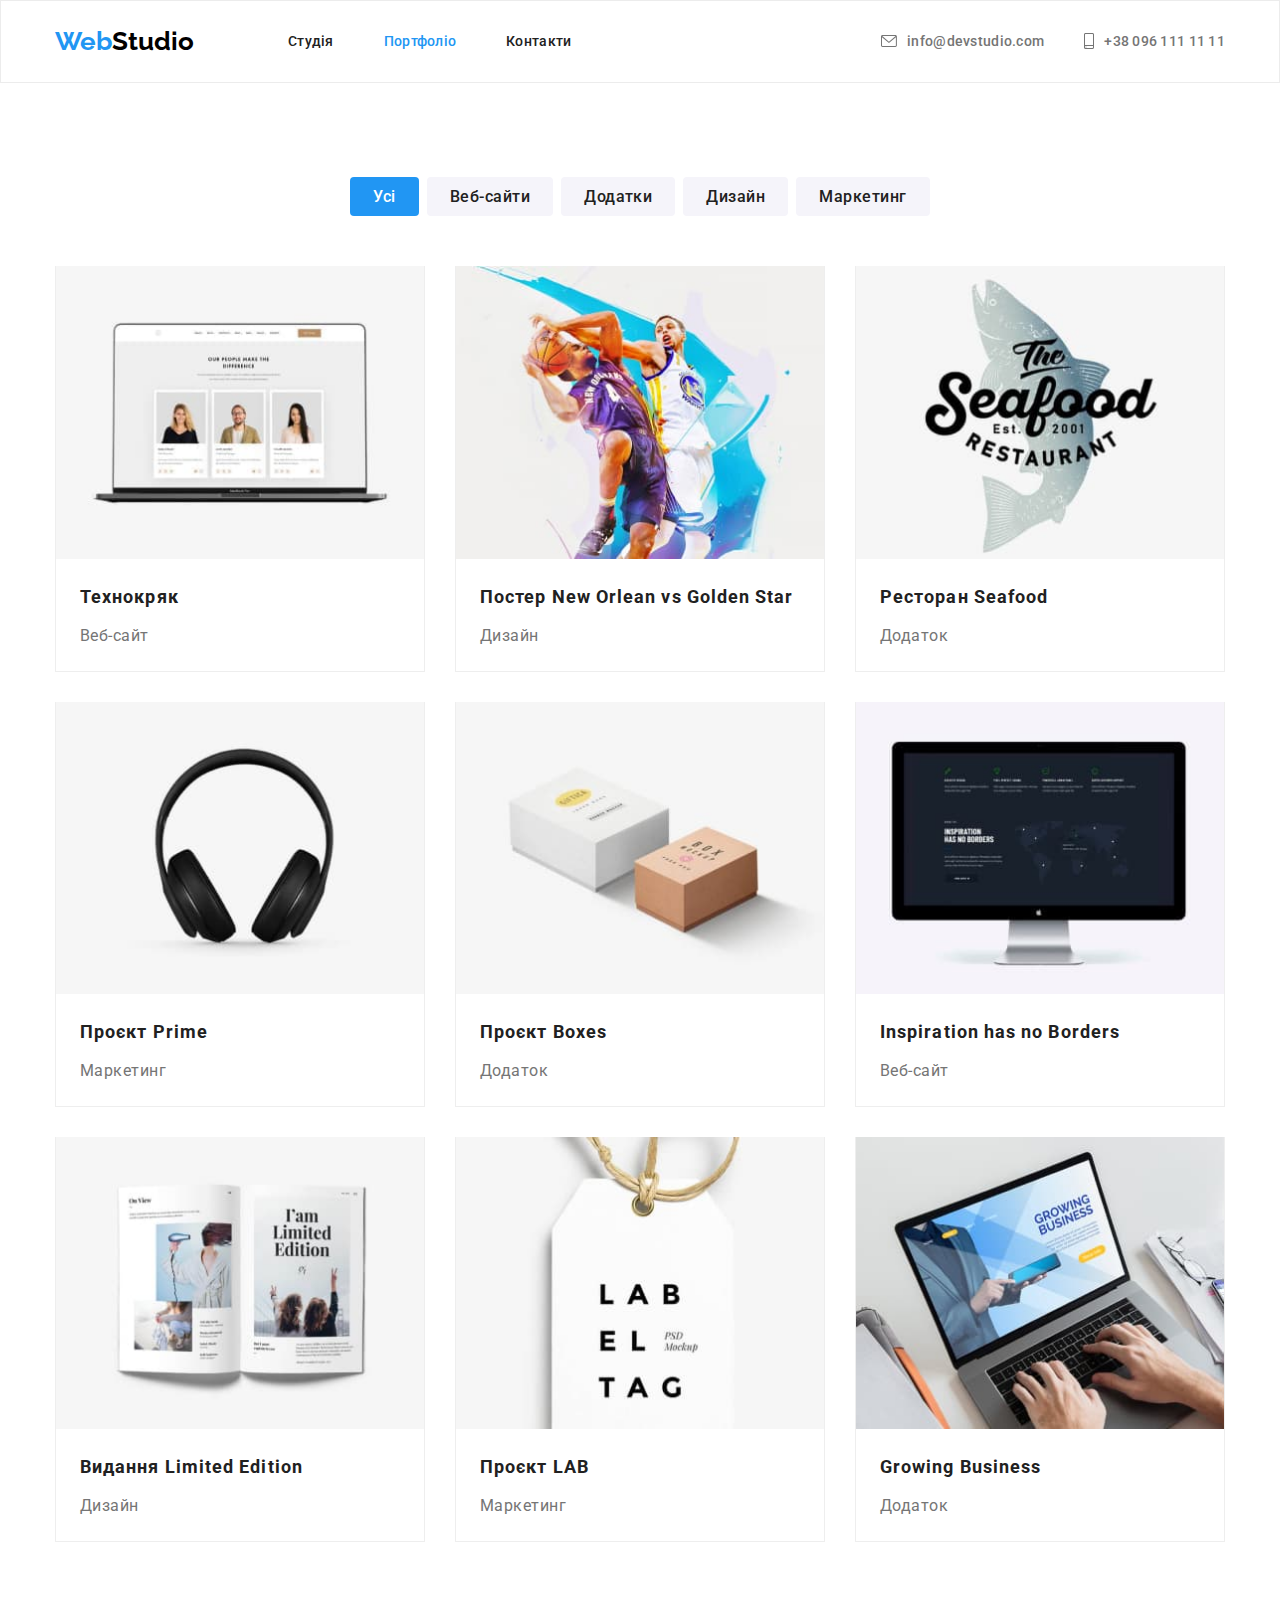
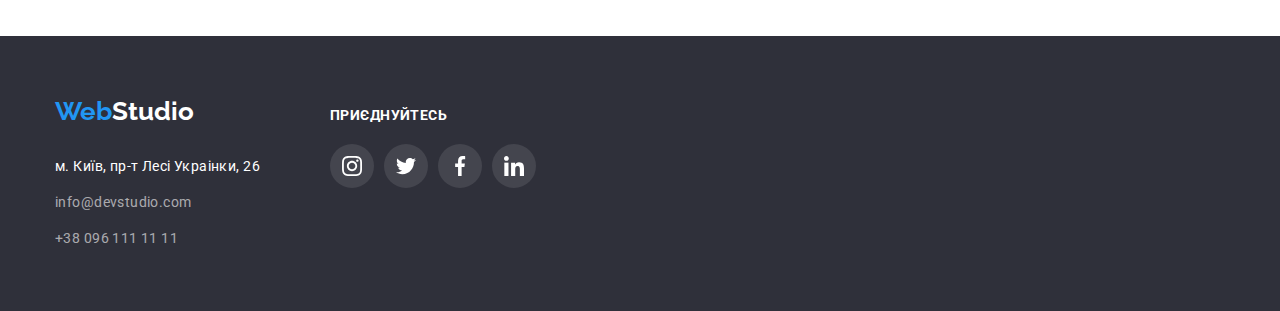
==== portfolio.html @ 00f02b0c "copy5hw" ====
<!DOCTYPE html>
<html lang="uk">
  <head>
    <meta charset="UTF-8" />
    <meta http-equiv="X-UA-Compatible" content="IE=edge" />
    <meta name="viewport" content="width=device-width, initial-scale=1.0" />
    <link
      href="https://fonts.googleapis.com/css2?family=Raleway:wght@700&family=Roboto:wght@400;500;700;900&display=swap"
      rel="stylesheet"
    />
    <link
      rel="stylesheet"
      href="https://cdnjs.cloudflare.com/ajax/libs/modern-normalize/1.1.0/modern-normalize.min.css"
      integrity="sha512-wpPYUAdjBVSE4KJnH1VR1HeZfpl1ub8YT/NKx4PuQ5NmX2tKuGu6U/JRp5y+Y8XG2tV+wKQpNHVUX03MfMFn9Q=="
      crossorigin="anonymous"
      referrerpolicy="no-referrer"
    />
    <link rel="stylesheet" href="./css/styles.css" />
    <title>Portfolio</title>
  </head>
  <body class="page">
    <!--Шапка-->
    <header class="header">
      <div class="container main-nav">
        <nav class="header-nav">
          <a href="./index.html" class="logo head-logo">
            Web<span class="header-span">Studio</span></a
          >
          <ul class="site-nav list">
            <li class="item">
              <a href="./index.html" class="link">Студія</a>
            </li>
            <li class="item">
              <a href="./portfolio.html" class="link current">Портфоліо</a>
            </li>
            <li class="item"><a href="#" class="link">Контакти</a></li>
          </ul>
        </nav>
        <ul class="info-nav list">
          <li class="item icon-item">
            <a href="maiito:info@devstudio.com" class="info-nav-link link">
              <svg class="envelope" width="16" height="12">
                <use href="./img/icons.svg#icon-envelope"></use></svg
              >info@devstudio.com</a
            >
          </li>
          <li class="item icon-item">
            <a href="tel:+380961111111" class="info-nav-link link">
              <svg class="smartphone" width="10" height="16">
                <use href="./img/icons.svg#icon-smartphone"></use></svg
              >+38 096 111 11 11</a
            >
          </li>
        </ul>
      </div>
    </header>
    <!--Основний контент-->
    <main>
      <section class="portfolio section">
        <div class="container">
          <h1 class="visually-hidden">Portfolio</h1>
          <ul class="portfolio-list list">
            <li class="item">
              <button type="button" class="portfolio-button">Усі</button>
            </li>
            <li class="item">
              <button type="button" class="portfolio-button-secondary">
                Веб-сайти
              </button>
            </li>
            <li class="item">
              <button type="button" class="portfolio-button-secondary">
                Додатки
              </button>
            </li>
            <li class="item">
              <button type="button" class="portfolio-button-secondary">
                Дизайн
              </button>
            </li>
            <li class="item">
              <button type="button" class="portfolio-button-secondary">
                Маркетинг
              </button>
            </li>
          </ul>
          <ul class="portfolio-work-list list">
            <li class="portfolio-work-item">
              <a href="#" class="portfolio-link link">
                <div class="card-image-box">
                  <img src="./img/img4.jpg" alt="Веб-сайт" width="370" />
                  <div class="portfolio-link-overlay">
                    <p>
                      Ресурс пропонує комплексні пропозиції з різним рівнем
                      функціоналу та сервісів. Все це дозволить відвідувачу
                      отримати вичерпні відомості про компанію чи приватну
                      особу.
                    </p>
                  </div>
                </div>

                <div class="portfolio-work-box">
                  <h2 class="work-list-title">Технокряк</h2>
                  <p class="work-list-text">Веб-сайт</p>
                </div>
              </a>
            </li>
            <li class="portfolio-work-item">
              <a href="#" class="portfolio-link link">
                <div class="card-image-box">
                  <img
                    src="./img/img5.jpg"
                    alt="Дизайн"
                    width="370"
                    class="portfoli-img"
                  />
                  <div class="portfolio-link-overlay">
                    <p>
                      Ресурс пропонує комплексні пропозиції з різним рівнем
                      функціоналу та сервісів. Все це дозволить відвідувачу
                      отримати вичерпні відомості про компанію чи приватну
                      особу.
                    </p>
                  </div>
                </div>
                <div class="portfolio-work-box">
                  <h2 class="work-list-title">
                    Постер New Orlean vs Golden Star
                  </h2>
                  <p class="work-list-text">Дизайн</p>
                </div>
              </a>
            </li>
            <li class="portfolio-work-item">
              <a href="#" class="portfolio-link link">
                <div class="card-image-box">
                  <img src="./img/img6.jpg" alt="Додаток" width="370" />
                  <div class="portfolio-link-overlay">
                    <p>
                      Ресурс пропонує комплексні пропозиції з різним рівнем
                      функціоналу та сервісів. Все це дозволить відвідувачу
                      отримати вичерпні відомості про компанію чи приватну
                      особу.
                    </p>
                  </div>
                </div>
                <div class="portfolio-work-box">
                  <h2 class="work-list-title">Ресторан Seafood</h2>
                  <p class="work-list-text">Додаток</p>
                </div>
              </a>
            </li>
            <li class="portfolio-work-item">
              <a href="#" class="portfolio-link link">
                <div class="card-image-box">
                  <div class="card-image-box">
                    <img src="./img/img7.jpg" alt="Маркетинг" width="370" />
                    <div class="portfolio-link-overlay">
                      <p>
                        Ресурс пропонує комплексні пропозиції з різним рівнем
                        функціоналу та сервісів. Все це дозволить відвідувачу
                        отримати вичерпні відомості про компанію чи приватну
                        особу.
                      </p>
                    </div>
                  </div>
                </div>
                <div class="portfolio-work-box">
                  <h2 class="work-list-title">Проєкт Prime</h2>
                  <p class="work-list-text">Маркетинг</p>
                </div>
              </a>
            </li>
            <li class="portfolio-work-item">
              <a href="#" class="portfolio-link link">
                <div class="card-image-box">
                  <div class="card-image-box">
                    <img src="./img/img8.jpg" alt="Додаток" width="370" />
                    <div class="portfolio-link-overlay">
                      <p>
                        Ресурс пропонує комплексні пропозиції з різним рівнем
                        функціоналу та сервісів. Все це дозволить відвідувачу
                        отримати вичерпні відомості про компанію чи приватну
                        особу.
                      </p>
                    </div>
                  </div>
                </div>
                <div class="portfolio-work-box">
                  <h2 class="work-list-title">Проєкт Boxes</h2>
                  <p class="work-list-text">Додаток</p>
                </div>
              </a>
            </li>
            <li class="portfolio-work-item">
              <a href="#" class="portfolio-link link">
                <div class="card-image-box">
                  <div class="card-image-box">
                    <img src="./img/img9.jpg" alt="Веб-сайт" width="370" />
                    <div class="portfolio-link-overlay">
                      <p>
                        Ресурс пропонує комплексні пропозиції з різним рівнем
                        функціоналу та сервісів. Все це дозволить відвідувачу
                        отримати вичерпні відомості про компанію чи приватну
                        особу.
                      </p>
                    </div>
                  </div>
                </div>
                <div class="portfolio-work-box">
                  <h2 class="work-list-title">Inspiration has no Borders</h2>
                  <p class="work-list-text">Веб-сайт</p>
                </div>
              </a>
            </li>
            <li class="portfolio-work-item">
              <a href="#" class="portfolio-link link">
                <div class="card-image-box">
                  <img src="./img/img10.jpg" alt="Дизайн" width="370" />
                  <div class="portfolio-link-overlay">
                    <p>
                      Ресурс пропонує комплексні пропозиції з різним рівнем
                      функціоналу та сервісів. Все це дозволить відвідувачу
                      отримати вичерпні відомості про компанію чи приватну
                      особу.
                    </p>
                  </div>
                </div>
                <div class="portfolio-work-box">
                  <h2 class="work-list-title">Видання Limited Edition</h2>
                  <p class="work-list-text">Дизайн</p>
                </div>
              </a>
            </li>
            <li class="portfolio-work-item">
              <a href="#" class="portfolio-link link">
                <div class="card-image-box">
                  <img src="./img/img11.jpg" alt="Маркетинг" width="370" />
                  <div class="portfolio-link-overlay">
                    <p>
                      Ресурс пропонує комплексні пропозиції з різним рівнем
                      функціоналу та сервісів. Все це дозволить відвідувачу
                      отримати вичерпні відомості про компанію чи приватну
                      особу.
                    </p>
                  </div>
                </div>
                <div class="portfolio-work-box">
                  <h2 class="work-list-title">Проєкт LAB</h2>
                  <p class="work-list-text">Маркетинг</p>
                </div>
              </a>
            </li>
            <li class="portfolio-work-item">
              <a href="#" class="portfolio-link link">
                <div class="card-image-box">
                  <img src="./img/img12.jpg" alt="Додаток" width="370" />
                  <div class="portfolio-link-overlay">
                    <p>
                      Ресурс пропонує комплексні пропозиції з різним рівнем
                      функціоналу та сервісів. Все це дозволить відвідувачу
                      отримати вичерпні відомості про компанію чи приватну
                      особу.
                    </p>
                  </div>
                </div>
                <div class="portfolio-work-box">
                  <h2 class="work-list-title">Growing Business</h2>
                  <p class="work-list-text">Додаток</p>
                </div>
              </a>
            </li>
          </ul>
        </div>
      </section>
    </main>
    <!--футер-->
    <footer class="footer">
      <div class="container footer-box">
        <div class="box1">
          <a href="/" class="logo">Web<span class="logo-span">Studio</span></a>
          <address>
            <ul class="footer-list list">
              <li class="list-item">
                <a
                  href="https://goo.gl/maps/CPtrU1FHBa2aNyZL9"
                  target="_blank"
                  rel="noopener noreferrer nofollow"
                  class="link-adress"
                  >м. Київ, пр-т Лесі Украінки, 26</a
                >
              </li>
              <li class="list-item">
                <a href="maiito:info@devstudio.com" class="contact"
                  >info@devstudio.com</a
                >
              </li>
              <li class="list-item">
                <a href="tel:+380961111111" class="contact"
                  >+38 096 111 11 11</a
                >
              </li>
            </ul>
          </address>
        </div>
        <div class="box2">
          <p class="footer-text">приєднуйтесь</p>
          <ul class="footer-social-list list">
            <li class="footer-item">
              <a href="#" class="footer-link">
                <svg class="footer-icon" width="20" height="20">
                  <use href="./img/icons.svg#icon-instagram"></use>
                </svg>
              </a>
            </li>
            <li class="footer-item">
              <a href="#" class="footer-link">
                <svg class="footer-icon" width="20" height="20">
                  <use href="./img/icons.svg#icon-twitter"></use>
                </svg>
              </a>
            </li>
            <li class="footer-item">
              <a href="#" class="footer-link">
                <svg class="footer-icon" width="20" height="20">
                  <use href="./img/icons.svg#icon-facebook"></use>
                </svg>
              </a>
            </li>
            <li class="footer-item">
              <a href="#" class="footer-link">
                <svg class="footer-icon" width="20" height="20">
                  <use href="./img/icons.svg#icon-linkedin"></use>
                </svg>
              </a>
            </li>
          </ul>
        </div>
      </div>
      <div class="test"></div>
    </footer>
  </body>
</html>
---- css/styles.css ----
html {
  box-sizing: border-box;
}
*,
*::before,
*::after {
  box-sizing: inherit;
}

:root {
  --primery-text-color: #212121;
  --white-color: #ffffff;
  --logo-text-color: #000000;
  --accent-color: #2196f3;
  --secondary-text-color: #757575;
  --secondary-bg-color: #2f303a;
  --contact-color: rgba(255, 255, 255, 0.6);
  --bg-port-button-secondary: #f5f4fa;
  --bg-team-section-color: #f5f4fa;
  --bg-button-color: #188ce8;
  --header-border-color: #ececec;
  --portfolio-border: #eeeeee;
  --portfolio-work-item: 30px;
  --bg-overlay: rgba(47, 48, 58, 0.4);
  --third-color: #afb1b8;
  --clients-color: #afb1b8;
  --bg-doing-card-overlay: rgba(47, 48, 58, 0.8);
  --backdrop-bg: rgba(0, 0, 0, 0.2);
  --background-portfolio-overlay: rgba(33, 150, 243, 0.9);
  --footer-social-link: rgba(255, 255, 255, 0.1);
  --border-close: rgba(0, 0, 0, 0.1);
}

h1,
h2,
h3,
h4,
h5,
h6,
p {
  margin: 0;
}
.list {
  margin: 0;
  padding: 0;
  list-style: none;
}
img {
  display: block;
  max-width: 100%;
  height: auto;
}

body {
  font-family: Roboto, sans-serif;
  font-size: 14px;
  color: var(--primery-text-color);
  background-color: var(--white-color);
  line-height: 1.2;
  margin: 0;
}
.section {
  padding-top: 94px;
  padding-bottom: 94px;
}
/* header */
.container {
  width: 1200px;
  margin-left: auto;
  margin-right: auto;
  padding: 0 15px;
}
.header {
  border: 1px solid var(--header-border-color);
}
.main-nav {
  display: flex;
  align-items: center;
}
.header-nav {
  display: flex;
  align-items: center;
}
.logo {
  display: block;
  font-family: Raleway, raleway;
  font-weight: 700;
  font-size: 26px;
  color: var(--accent-color);
  text-decoration: none;
}
.nav {
  display: block;
}
.header-span {
  color: var(--logo-text-color);
}
.logo-span {
  color: var(--logo-text-color);
}
.head-logo {
  display: inline-block;
}
.link {
  color: inherit;
  text-decoration: none;
  position: relative;
}

.site-nav {
  display: flex;
  font-weight: 500;
  color: var(-primery-text-color);
  letter-spacing: 0.02em;
  margin-left: 94px;
}

.site-nav .link {
  display: block;
  padding-top: 32px;
  padding-bottom: 32px;
  transition: color 250ms cubic-bezier(0.4, 0, 0.2, 1);
}

.site-nav .item + .item {
  margin-left: 50px;
}
.info-nav {
  display: flex;
  font-weight: 500;
  letter-spacing: 0.02em;
  color: var(--secondary-text-color);
  fill: var(--secondary-text-color);
  margin-left: auto;
  align-items: center;
  transition: color 250ms cubic-bezier(0.4, 0, 0.2, 1);
  transition: fill 250ms cubic-bezier(0.4, 0, 0.2, 1);
}

.info-nav .item + .item {
  margin-left: 40px;
}

.envelope {
  margin-right: 10px;
}

.smartphone {
  margin-right: 10px;
}

.site-nav .link:hover,
.site-nav .link:focus,
.info-nav .link:hover,
.info-nav .link:focus {
  color: var(--accent-color);
  fill: var(--accent-color);
  transition: color 250ms cubic-bezier(0.4, 0, 0.2, 1);
}

.current {
  color: var(--accent-color);
}

.current::after {
  content: "";
  display: block;
  width: 100%;
  height: 4px;
  background-color: var(--accent-color);
  position: absolute;
  left: 0;
  bottom: 0;
  border-radius: 2px;
  opacity: 0;
  transition: opacity 250ms cubic-bezier(0.4, 0, 0.2, 1);
}

.current:hover::after,
.current:focus::after {
  opacity: 1;
}
.icon-item {
  display: flex;
  align-items: center;
}

.info-nav .info-nav-link {
  display: flex;
  align-items: center;
}

/* hero */

.hero {
  max-width: 1600px;
  height: 600px;
  margin-left: auto;
  margin-right: auto;
  text-align: center;
  padding-top: 200px;
  padding-bottom: 200px;
  background-image: linear-gradient(
      to right,
      rgba(47, 48, 58, 0.4),
      rgba(47, 48, 58, 0.4)
    ),
    url(../img/bghero.jpg);
  background-position: center;
  background-size: cover;
}

.hero-title {
  font-style: normal;
  font-weight: 900;
  font-size: 44px;
  line-height: 1.3;
  color: var(--white-color);
  text-transform: uppercase;
  width: 700px;
  margin: 0 auto;
  margin-bottom: 30px;
}

.button {
  width: 200px;
  height: 50px;
  display: inline-block;
  font-weight: 700;
  font-size: 16px;
  line-height: 1.87;
  color: var(--white-color);
  background-color: var(--accent-color);
  cursor: pointer;
  border-radius: 4px;
  border: none;
  transition: background-color 250ms cubic-bezier(0.4, 0, 0.2, 1);
}

.button:hover,
.button:focus {
  color: var(--white-color);
  background-color: var(--bg-button-color);
  box-shadow: 0px 4px 4px rgba(0, 0, 0, 0.15);
  transition: background-color 250ms cubic-bezier(0.4, 0, 0.2, 1);
}

/* portfolio */

.portfolio-list {
  margin-bottom: 50px;
  display: flex;
  flex-wrap: wrap;
  justify-content: center;
}

.portfolio-list .item + .item {
  margin-left: 8px;
}
.portfolio-button {
  display: block;
  cursor: pointer;
  font-family: inherit;
  font-style: normal;
  font-weight: 500;
  font-size: 16px;
  line-height: 1.6;
  text-align: center;
  letter-spacing: 0.03em;
  border-radius: 4px;
  color: var(--white-color);
  background-color: var(--accent-color);
  padding: 6px 22px;
  border: 1px solid transparent;
  transition: background-color 250ms cubic-bezier(0.4, 0, 0.2, 1);
}

.portfolio-button:hover,
.portfolio-button:focus {
  box-shadow: 0px 3px 1px rgba(0, 0, 0, 0.1), 0px 1px 2px rgba(0, 0, 0, 0.08),
    0px 2px 2px rgba(0, 0, 0, 0.12);
  transition: box-shadow 250ms cubic-bezier(0.4, 0, 0.2, 1);
}
.portfolio-button-secondary {
  cursor: pointer;
  font-family: inherit;
  font-style: normal;
  font-weight: 500;
  font-size: 16px;
  line-height: 1.6;
  text-align: center;
  letter-spacing: 0.03em;
  border-radius: 4px;
  color: var(--primery-text-color);
  background-color: var(--bg-port-button-secondary);
  border: 1px solid transparent;
  padding: 6px 22px;
  transition: background-color 250ms cubic-bezier(0.4, 0, 0.2, 1),
    color 250ms cubic-bezier(0.4, 0, 0.2, 1),
    box-shadow 250ms cubic-bezier(0.4, 0, 0.2, 1);
}

.portfolio-button-secondary:hover,
.portfolio-button-secondary:focus {
  background-color: var(--accent-color);
  color: var(--white-color);
  box-shadow: 0px 3px 1px rgba(0, 0, 0, 0.1), 0px 1px 2px rgba(0, 0, 0, 0.08),
    0px 2px 2px rgba(0, 0, 0, 0.12);
}

.portfolio-work-list {
  margin-top: calc(-1 * var(--portfolio-work-item));
  margin-left: calc(-1 * var(--portfolio-work-item));
  display: flex;
  flex-wrap: wrap;
}

.portfolio-work-item {
  border-bottom: 1px solid var(--portfolio-border);
  border-left: 1px solid var(--portfolio-border);
  border-right: 1px solid var(--portfolio-border);
  flex-basis: calc(100% / 3 - var(--portfolio-work-item));
  margin-left: var(--portfolio-work-item);
  margin-top: var(--portfolio-work-item);
}

.portfolio-work-box {
  padding: 20px 24px;
}
.work-list-title {
  margin-bottom: 4px;
}

.portfolio-link {
  display: block;
}
.portfolio-link:hover,
.portfolio-link:focus {
  box-shadow: 0px 1px 1px rgba(0, 0, 0, 0.12), 0px 4px 4px rgba(0, 0, 0, 0.06),
    1px 4px 6px rgba(0, 0, 0, 0.16);
  transition: box-shadow 250ms cubic-bezier(0.4, 0, 0.2, 1);
}

.card-image-box {
  position: relative;
  overflow: hidden;
}
.portfolio-link-overlay {
  position: absolute;
  top: 0;
  left: 0;
  width: 100%;
  height: 100%;
  font-size: 18px;
  line-height: 1.5;
  /* opacity: 0; */

  letter-spacing: 0.03em;
  background-color: var(--background-portfolio-overlay);
  color: var(--white-color);
  padding: 63px 24px;
  transform: translateY(101%);
  transition: transform 250ms cubic-bezier(0.4, 0, 0.2, 1);
}
.portfolio-link:hover .portfolio-link-overlay,
.portfolio-link:focus .portfolio-link-overlay {
  transform: translateY(0);
}
/* work */
.work-list-title {
  font-weight: 700;
  font-size: 18px;
  line-height: 2;
  letter-spacing: 0.06em;
  color: var(--primery-text-color);
  margin-bottom: 6px;
}
.work-list-text {
  font-size: 16px;
  line-height: 1.87;
  letter-spacing: 0.03em;
  color: var(--secondary-text-color);
}

/* features */
.visually-hidden {
  position: absolute;
  white-space: nowrap;
  width: 1px;
  height: 1px;
  overflow: hidden;
  border: 0;
  padding: 0;
  clip: rect(0 0 0 0);
  clip-path: inset(50%);
  margin: -1px;
}

.features {
  padding-top: 94px;
  padding-bottom: 94px;
}

.features-list {
  display: flex;
}

.features-list .item {
  width: 270px;
}

.features-list .item {
  margin-right: 30px;
}

.features-list .item:last-child {
  margin-right: 0;
}
.features-list-title {
  font-weight: 700;
  font-size: 14px;
  line-height: 1.1;
  letter-spacing: 0.03em;
  text-transform: uppercase;
  margin-bottom: 10px;
}

.features-text {
  line-height: 1.7;
  letter-spacing: 0.03em;
  color: var(--secondary-text-color);
}

/* .features-icon */

.features-box {
  display: flex;
  width: 270px;
  height: 120px;
  background-color: var(--bg-port-button-secondary);
  align-items: center;
  justify-content: center;
  margin-bottom: 30px;
  border-radius: 4px;
}

/* doing section */

.doing {
  padding-top: 0;
}

.doing-title {
  font-weight: 700;
  font-size: 36px;
  line-height: 1.16;
  letter-spacing: 0.03em;
  margin-top: 0;
  margin-bottom: 50px;
  text-align: center;
}

.doing-list {
  display: flex;
  justify-content: space-between;
}

.doing-card {
  position: relative;
}
.doing-card-overlay {
  position: absolute;
  left: 0;
  bottom: 0;
  background-color: var(--bg-doing-card-overlay);
  color: var(--white-color);
  width: 100%;
  padding-top: 27px;
  padding-bottom: 27px;
  font-weight: 700;
  line-height: 1.14;
  text-transform: uppercase;
  text-align: center;
}
/* team */

.team {
  background-color: var(--bg-team-section-color);
}
.team-title {
  font-weight: 700;
  font-size: 36px;
  line-height: 1.16;
  letter-spacing: 0.03em;
  margin-bottom: 50px;
  text-align: center;
}

.team-name {
  font-weight: 500;
  font-size: 16px;
  line-height: 1.18;
  text-align: center;
  margin-bottom: 10px;
}
.team-text {
  font-size: 16px;
  line-height: 1.18;
  color: var(--secondary-text-color);
  text-align: center;
  margin-bottom: 0px;
  margin-bottom: 16px;
}

.team-list {
  display: flex;
}
.team-item {
  margin-right: 30px;
  box-shadow: 0px 1px 3px rgba(0, 0, 0, 0.12), 0px 1px 1px rgba(0, 0, 0, 0.14),
    0px 2px 1px rgba(0, 0, 0, 0.2);
  border-radius: 0px 0px 4px 4px;
}

.team-item:last-child {
  margin-right: 0;
}

.team-list-box {
  background-color: var(--white-color);
  padding: 30px;
}

.social-list {
  display: flex;
  gap: 10px;
}
.social-item {
  display: flex;
  width: 44px;
  height: 44px;
}

.social-link {
  display: flex;
  width: 100%;
  height: 100%;
  fill: var(--third-color);
  align-items: center;
  justify-content: center;
  border-radius: 50%;
  transition: fill 250ms cubic-bezier(0.4, 0, 0.2, 1),
    background-color 250ms cubic-bezier(0.4, 0, 0.2, 1);
}

.social-link:hover,
.social-link:focus {
  fill: var(--white-color);
  background-color: var(--accent-color);
  transition: background-color 250ms cubic-bezier(0.4, 0, 0.2, 1),
    fill 250ms cubic-bezier(0.4, 0, 0.2, 1);
}

/* clients */

.clients {
  padding-top: 94px;
  padding-bottom: 94px;
}
.clients-title {
  font-weight: 700;
  font-size: 36px;
  line-height: 1.16;
  letter-spacing: 0.03em;
  margin-top: 0;
  margin-bottom: 50px;
  text-align: center;
}
.clients-list {
  display: flex;
  gap: 30px;
}
.clients-item {
  width: 170px;
  height: 92px;
}

.clients-link {
  width: 100%;
  height: 100%;
  display: flex;
  align-items: center;
  justify-content: center;
  border: 1px solid var(--clients-color);
  border-radius: 4px;
  fill: var(--clients-color);
  transition: background-color 250ms linear;
  transition: fill 250ms cubic-bezier(0.4, 0, 0.2, 1);
  transition: color 250ms cubic-bezier(0.4, 0, 0.2, 1);
}

.clients-link:hover,
.clients-link:focus {
  border: 1px solid var(--accent-color);
  fill: var(--accent-color);
  transition: fill 250ms cubic-bezier(0.4, 0, 0.2, 1);
}

/* footer */
.footer {
  background-color: var(--secondary-bg-color);
  padding-top: 60px;
  padding-bottom: 60px;
}

.footer-box {
  display: flex;
  align-items: baseline;
}
.footer .logo {
  margin-bottom: 28px;
}

.logo-span {
  color: var(--white-color);
}
.link-adress {
  display: inline-block;
  font-family: inherit;
  font-style: normal;
  font-size: 14px;
  line-height: 1.7;
  letter-spacing: 0.03em;
  color: var(--white-color);
  text-decoration: none;
}
.contact {
  font-family: inherit;
  font-style: normal;
  font-size: 14px;
  line-height: 1.7;
  letter-spacing: 0.03em;
  color: var(--contact-color);
  text-decoration: none;
}

.contact:last-child {
  margin-bottom: 0;
}

.footer-list {
  font-style: normal;
}

.list-item {
  margin-bottom: 12px;
}

.list-item:last-child {
  margin-bottom: 0;
}

.box1 {
  margin-right: 70px;
}
.footer-text {
  font-weight: 700;
  font-size: 14px;
  line-height: 1.14;
  letter-spacing: 0.03em;
  text-transform: uppercase;
  color: var(--white-color);
  margin-bottom: 20px;
  margin-top: 0;
}

.footer-social-list {
  display: flex;
  gap: 10px;
}
.footer-icon {
  fill: var(--white-color);
}
.footer-link {
  display: flex;
  background-color: var(--footer-social-link);
  width: 44px;
  height: 44px;
  border-radius: 50%;
  align-items: center;
  justify-content: center;
  transition: background-color 250ms cubic-bezier(0.4, 0, 0.2, 1);
}

.footer-link:hover,
.footer-link:focus {
  background-color: var(--accent-color);
}
.footer-item {
  display: flex;
  width: 100%;
  height: 100%;
}

.backdrop {
  position: fixed;
  top: 0;
  left: 0;
  width: 100%;
  height: 100%;
  background-color: var(--backdrop-bg);
  transition: transform 250ms cubic-bezier(0.4, 0, 0.2, 1),
    opacity 250ms cubic-bezier(0.4, 0, 0.2, 1);
}

.modal {
  position: absolute;
  top: 50%;
  left: 50%;
  max-height: 581px;
  max-width: 528px;
  width: 100%;
  height: 100%;
  background-color: var(--white-color);
  transform: translate(-50%, -50%);
}
.backdrop.is-hidden {
  opacity: 0;
  pointer-events: none;
  transform: scale(0);
  transition: transform 250ms cubic-bezier(0.4, 0, 0.2, 1),
    opacity 250ms cubic-bezier(0.4, 0, 0.2, 1);
}
.button-close {
  position: absolute;
  width: 30px;
  height: 30px;
  top: 8px;
  right: 8px;
  background-color: var(--white-color);
  border: 1px solid var(--border-close);
  border-radius: 50%;
  display: flex;
  justify-content: center;
  align-items: center;
  cursor: pointer;
}
.icon-close {
  width: 18px;
  height: 18px;
}

.primary:hover .backdrop {
  transform: scale(1);
}
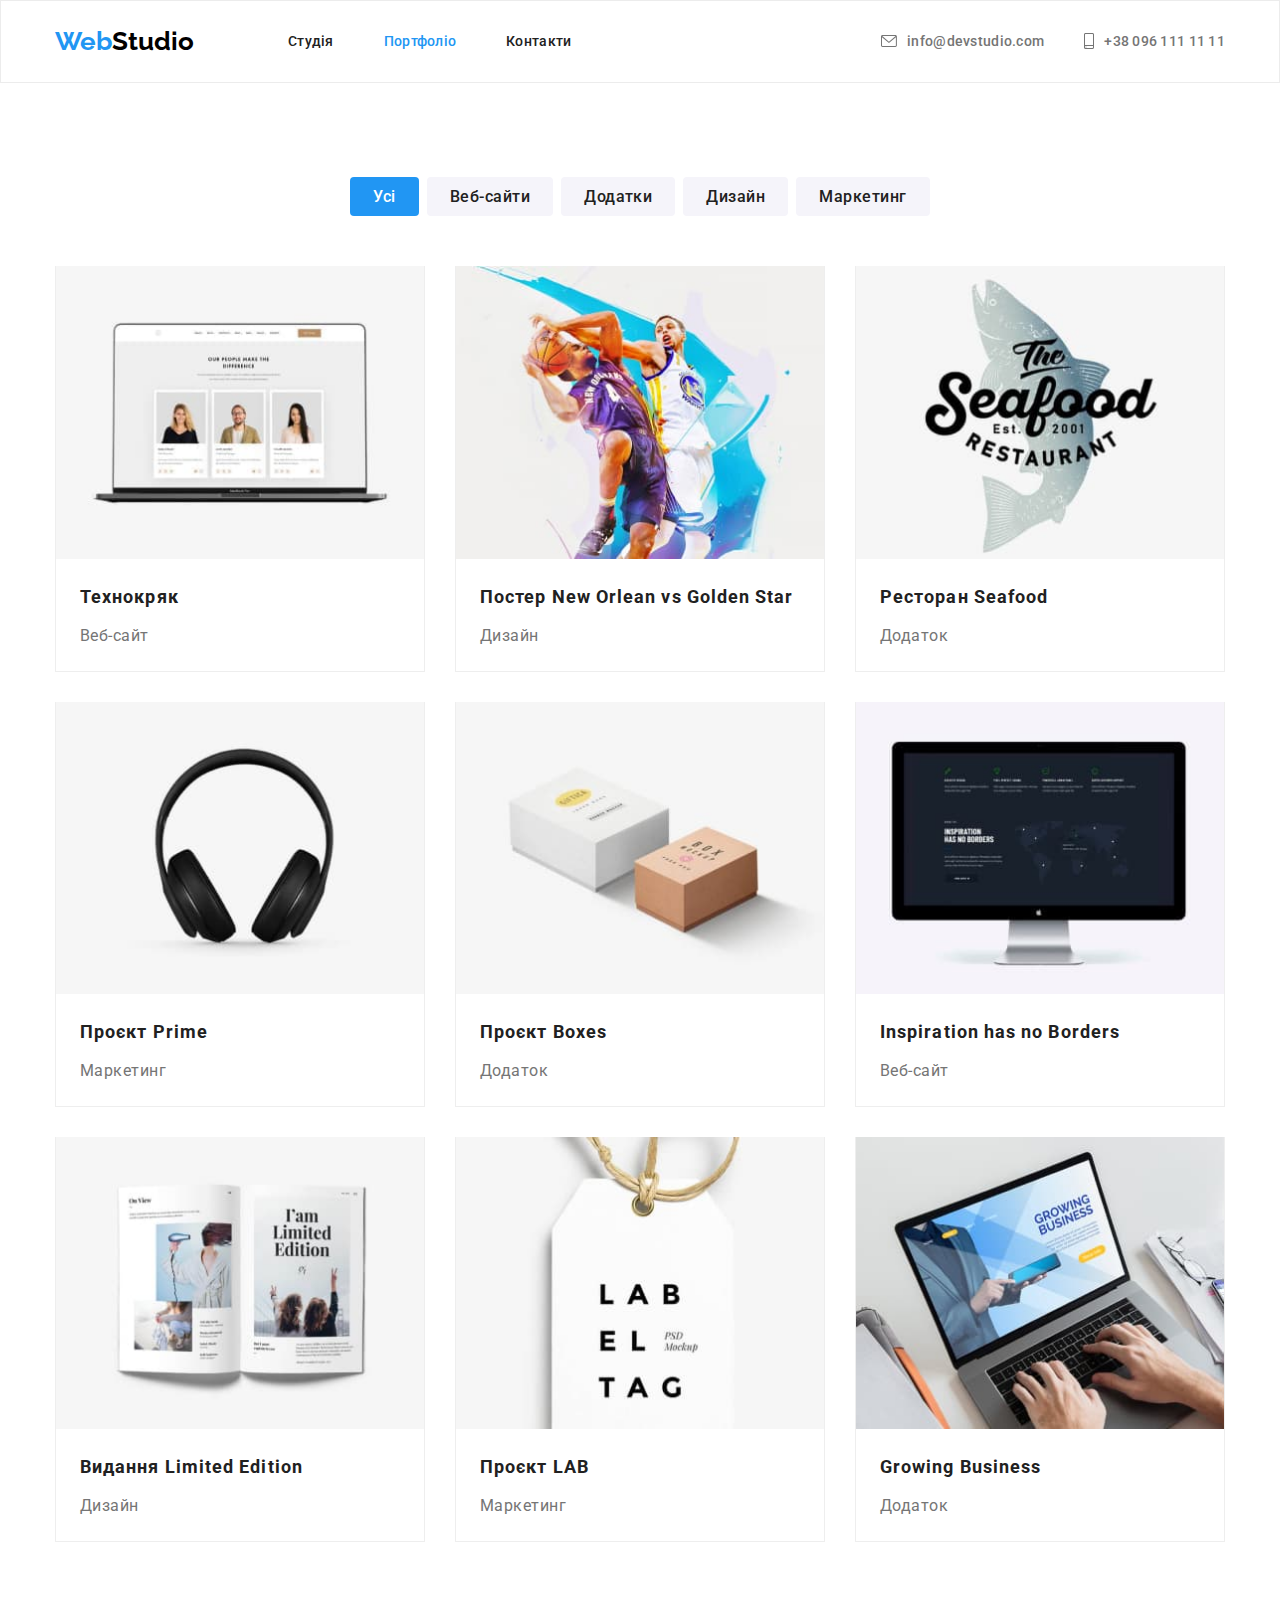
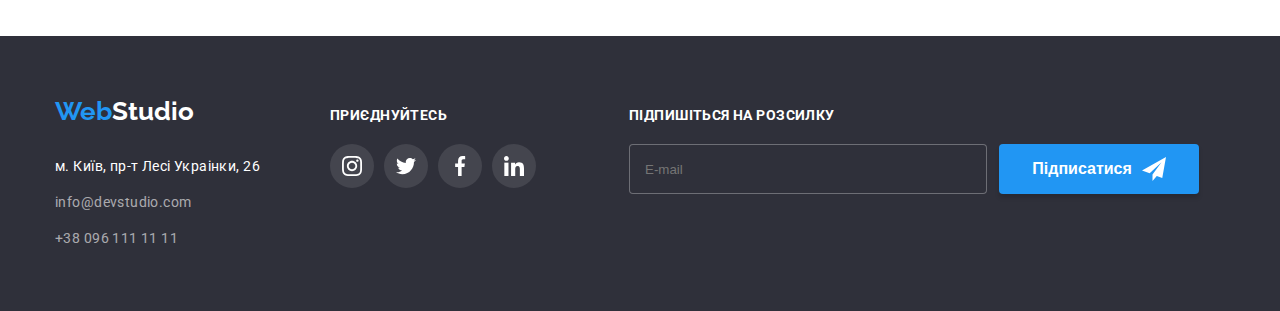
==== commit a6c59425: "add forms" ====
--- a/portfolio.html
+++ b/portfolio.html
@@ -336,6 +336,20 @@
             </li>
           </ul>
         </div>
+           <div class="box3">
+    <form class="footer-form" autocomplete="on">
+    <p class="footer-text">Підпишіться на розсилку</p>
+    <label for="user-email"></label>
+    <div class="footer-field">
+    <input class="user-email" id="user-email" type="email" name="user-email" placeholder="E-mail">
+     <button type="button" class="button footer-button">
+Підписатися
+<svg class="button-icon" width="24" height="24">
+  <use href="./img/icons.svg#icon-icon-send"></use>
+</svg>
+</button>
+</div>
+</div>
       </div>
       <div class="test"></div>
     </footer>
--- a/css/styles.css
+++ b/css/styles.css
@@ -29,6 +29,8 @@
   --background-portfolio-overlay: rgba(33, 150, 243, 0.9);
   --footer-social-link: rgba(255, 255, 255, 0.1);
   --border-close: rgba(0, 0, 0, 0.1);
+  --border-form: rgba(33, 33, 33, 0.2);
+  --footer-input-border: rgba(255, 255, 255, 0.3);
 }
 
 h1,
@@ -663,6 +665,9 @@
 .box1 {
   margin-right: 70px;
 }
+.box2 {
+  margin-right: 93px;
+}
 .footer-text {
   font-weight: 700;
   font-size: 14px;
@@ -701,7 +706,49 @@
   width: 100%;
   height: 100%;
 }
-
+.box3 {
+  display: block;
+  gap: 12px;
+}
+
+.footer-field {
+  display: flex;
+}
+
+.footer-button {
+  background-color: var(--accent-color);
+  box-shadow: 0px 4px 4px rgba(0, 0, 0, 0.15);
+  border-radius: 4px;
+  padding: 10px auto;
+  justify-content: center;
+}
+
+.button-icon {
+  fill: var(--white-color);
+}
+
+.user-email {
+  padding: 15px;
+  border: 1px solid var(--footer-input-border);
+  border-radius: 4px;
+  color: var(--contact-color);
+  background-color: var(--secondary-bg-color);
+  margin-right: 12px;
+  outline: none;
+  height: 50px;
+  width: 358px;
+}
+.footer-button {
+  display: flex;
+  justify-content: center;
+  align-items: center;
+  height: 50px;
+  width: 200px;
+}
+
+.button-icon {
+  margin-left: 10px;
+}
 .backdrop {
   position: fixed;
   top: 0;
@@ -750,6 +797,76 @@
   height: 18px;
 }
 
+.icon-close:hover,
+.icon-close:focus {
+  fill: var(--accent-color);
+}
+
 .primary:hover .backdrop {
   transform: scale(1);
 }
+
+/* form */
+
+.modal {
+  padding: 40px;
+}
+
+.form-title {
+  text-align: center;
+  margin-bottom: 12px;
+}
+.form-field-label {
+  color: var(--secondary-text-color);
+  margin-bottom: 4px;
+}
+
+.form-field-input {
+  height: 40px;
+  width: 100%;
+  padding: 0 12px 0 48px;
+  border: 1px solid var(--border-form);
+  border-radius: 4px;
+  outline: none;
+}
+
+.form-field-textarea {
+  height: 120px;
+  width: 100%;
+  padding: 16px 12px;
+  border: 1px solid var(--border-form);
+  border-radius: 4px;
+  outline: none;
+  resize: none;
+  margin-bottom: 20px;
+}
+
+.form-field-textarea:focus {
+  border-color: var(--accent-color);
+}
+
+.form-field-input:focus {
+  border-color: var(--accent-color);
+}
+
+.form-field-input:focus + .form-field-icon {
+  fill: var(--accent-color);
+}
+.form-field {
+  position: relative;
+  margin-bottom: 10px;
+}
+.form-field-icon {
+  position: absolute;
+  top: 50%;
+  left: 15px;
+  transform: translateY(-50%);
+}
+.form-field-checkbox {
+  text-align: center;
+  margin-bottom: 30px;
+}
+.form-submit {
+  display: block;
+  margin: 0 auto;
+}
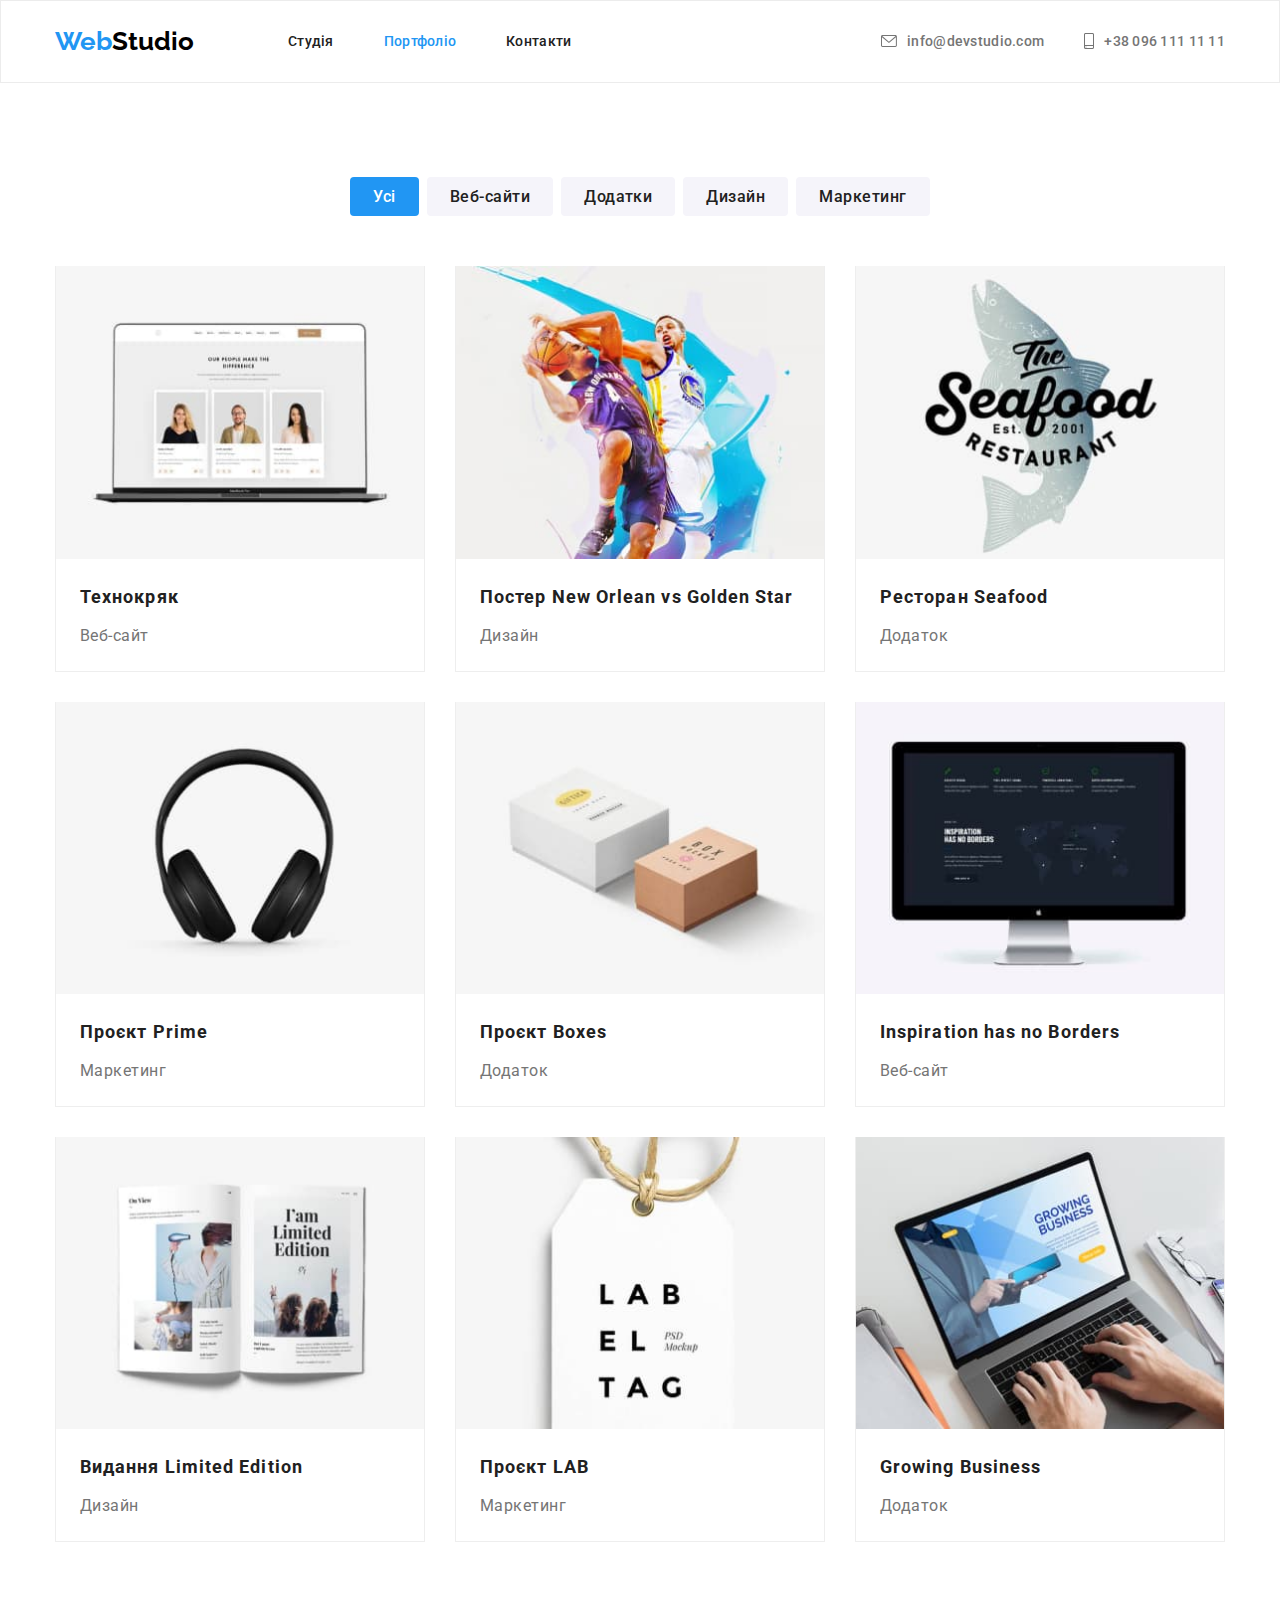
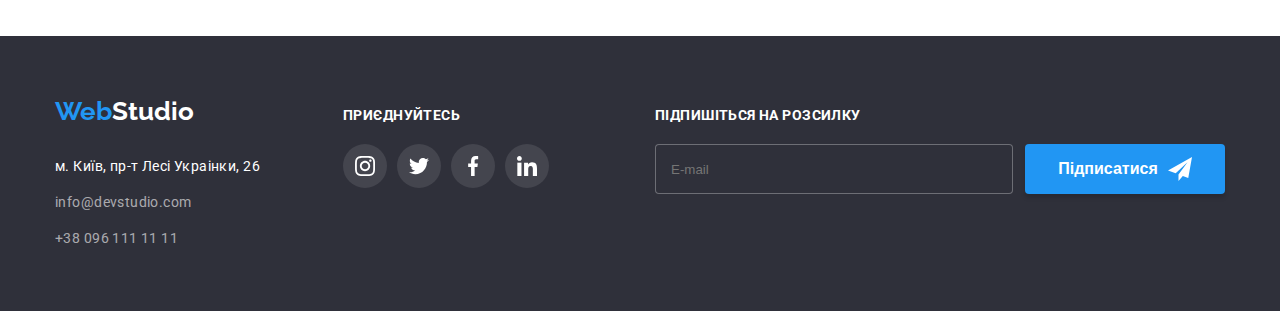
==== commit 627e9f70: "fixed errors" ====
--- a/portfolio.html
+++ b/portfolio.html
@@ -349,9 +349,8 @@
 </svg>
 </button>
 </div>
-</div>
-      </div>
-      <div class="test"></div>
+        </div>
+        </div>
     </footer>
   </body>
 </html>
--- a/css/styles.css
+++ b/css/styles.css
@@ -618,6 +618,7 @@
 .footer-box {
   display: flex;
   align-items: baseline;
+  justify-content: space-between;
 }
 .footer .logo {
   margin-bottom: 28px;
